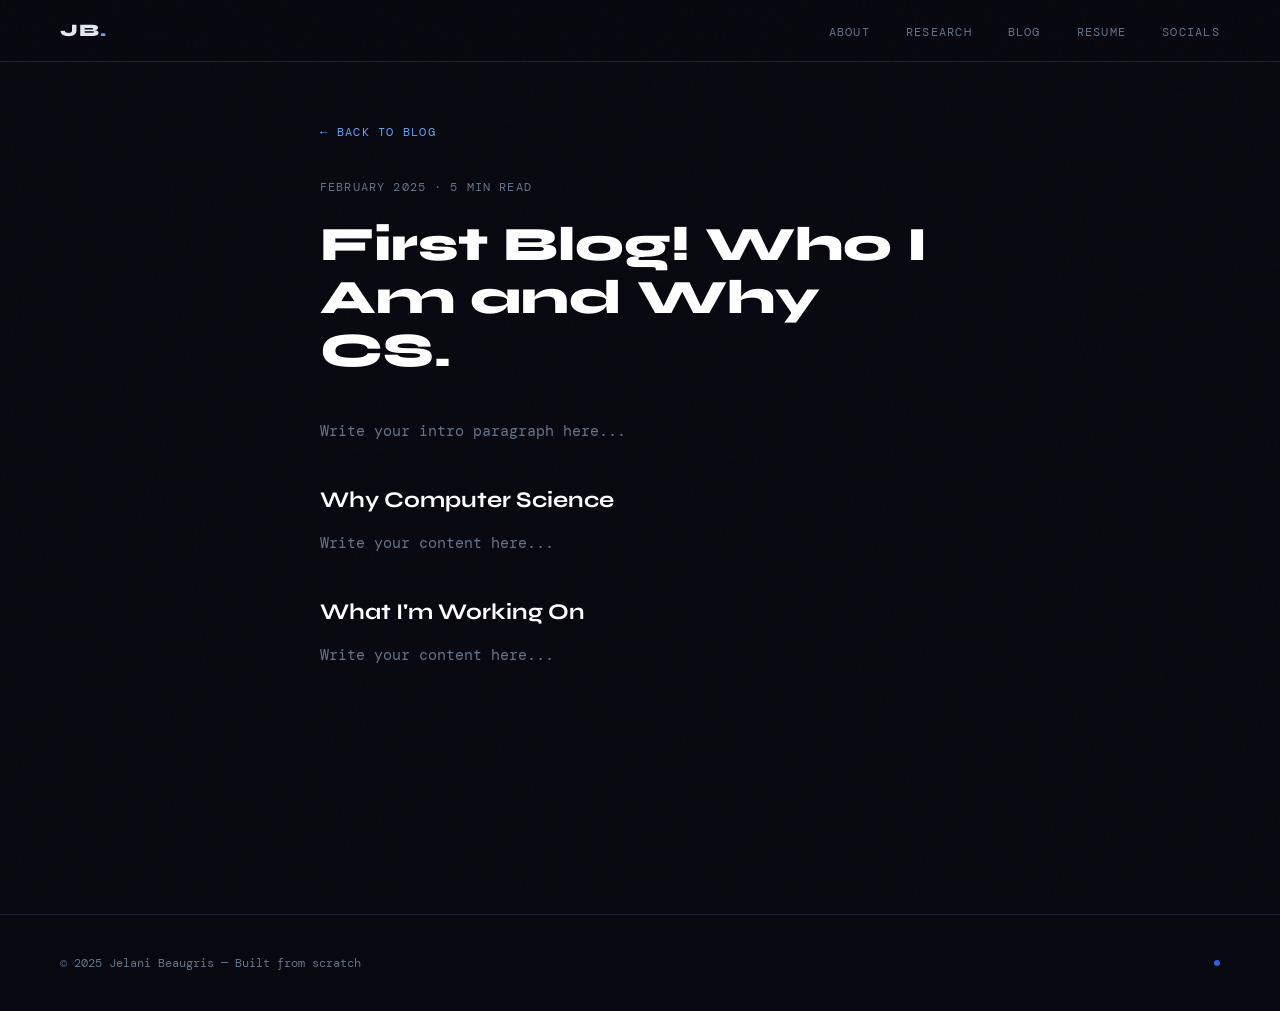
==== blog/post-1.html @ 9d527901 "testing blog function" ====
<!DOCTYPE html>
<html lang="en">
<head>
  <meta charset="UTF-8">
  <meta name="viewport" content="width=device-width, initial-scale=1.0">
  <title>First Blog! | Jelani Beaugris</title>
  <link rel="preconnect" href="https://fonts.googleapis.com">
  <link href="https://fonts.googleapis.com/css2?family=Syne:wght@400;600;700;800&family=DM+Mono:wght@300;400;500&display=swap" rel="stylesheet">
  <link rel="stylesheet" href="../style.css">
  <style>
    .blog-post {
      max-width: 720px;
      margin: 120px auto;
      padding: 0 40px 100px;
    }
    .post-meta {
      font-size: 0.72rem;
      color: var(--muted);
      letter-spacing: 0.1em;
      text-transform: uppercase;
      margin-bottom: 24px;
    }
    .post-title {
      font-family: 'Syne', sans-serif;
      font-weight: 800;
      font-size: clamp(2rem, 5vw, 3rem);
      color: #fff;
      line-height: 1.1;
      margin-bottom: 40px;
    }
    .post-body p {
      font-size: 0.95rem;
      color: var(--muted);
      line-height: 1.9;
      margin-bottom: 24px;
    }
    .post-body h2 {
      font-family: 'Syne', sans-serif;
      font-weight: 700;
      font-size: 1.4rem;
      color: #fff;
      margin: 40px 0 16px;
    }
    .back-link {
      display: inline-block;
      margin-bottom: 40px;
      font-size: 0.78rem;
      color: var(--blue-light);
      text-decoration: none;
      letter-spacing: 0.1em;
      text-transform: uppercase;
    }
    .back-link:hover { color: var(--text); }
  </style>
</head>
<body>

  <nav>
    <a href="../index.html" class="nav-logo">JB<span>.</span></a>
    <ul class="nav-links">
      <li><a href="../index.html#about">About</a></li>
      <li><a href="../index.html#research">Research</a></li>
      <li><a href="../index.html#blog">Blog</a></li>
      <li><a href="../index.html#resume">Resume</a></li>
      <li><a href="../index.html#socials">Socials</a></li>
    </ul>
  </nav>

  <div class="blog-post">
    <a href="../index.html#blog" class="back-link">← Back to Blog</a>
    <div class="post-meta">February 2025 · 5 min read</div>
    <h1 class="post-title">First Blog! Who I Am and Why CS.</h1>

    <div class="post-body">
      <p>Write your intro paragraph here...</p>

      <h2>Why Computer Science</h2>
      <p>Write your content here...</p>

      <h2>What I'm Working On</h2>
      <p>Write your content here...</p>
    </div>
  </div>

  <footer>
    <p>© 2025 Jelani Beaugris — Built from scratch</p>
    <div class="footer-dot"></div>
  </footer>

</body>
</html>
---- style.css ----
:root {
  --black: #080810;
  --deep: #0d0d1a;
  --card: #111120;
  --border: #1e1e35;
  --blue: #2563eb;
  --blue-glow: #3b82f6;
  --blue-light: #60a5fa;
  --cyan: #06b6d4;
  --text: #e2e8f0;
  --muted: #64748b;
  --faint: #1a1a2e;
}

* { box-sizing: border-box; margin: 0; padding: 0; }

html { scroll-behavior: smooth; }

body {
  font-family: 'DM Mono', monospace;
  background-color: var(--black);
  color: var(--text);
  overflow-x: hidden;
}

/* ─── NOISE TEXTURE OVERLAY ─── */
body::before {
  content: '';
  position: fixed;
  inset: 0;
  background-image: url("data:image/svg+xml,%3Csvg viewBox='0 0 256 256' xmlns='http://www.w3.org/2000/svg'%3E%3Cfilter id='noise'%3E%3CfeTurbulence type='fractalNoise' baseFrequency='0.9' numOctaves='4' stitchTiles='stitch'/%3E%3C/filter%3E%3Crect width='100%25' height='100%25' filter='url(%23noise)' opacity='0.03'/%3E%3C/svg%3E");
  pointer-events: none;
  z-index: 1000;
  opacity: 0.4;
}

/* ─── NAVBAR ─── */
nav {
  position: fixed;
  top: 0; left: 0; right: 0;
  z-index: 100;
  display: flex;
  justify-content: space-between;
  align-items: center;
  padding: 20px 60px;
  border-bottom: 1px solid var(--border);
  background: rgba(8, 8, 16, 0.85);
  backdrop-filter: blur(12px);
}

.nav-logo {
  font-family: 'Syne', sans-serif;
  font-weight: 800;
  font-size: 1.1rem;
  letter-spacing: 0.05em;
  color: var(--text);
  text-decoration: none;
}

.nav-logo span { color: var(--blue-light); }

.nav-links {
  display: flex;
  gap: 36px;
  list-style: none;
}

.nav-links a {
  text-decoration: none;
  color: var(--muted);
  font-size: 0.78rem;
  letter-spacing: 0.1em;
  text-transform: uppercase;
  transition: color 0.2s;
}

.nav-links a:hover { color: var(--blue-light); }

/* ─── HERO ─── */
#hero {
  min-height: 100vh;
  display: flex;
  align-items: center;
  padding: 0 60px;
  position: relative;
  overflow: hidden;
  justify-content: space-between;
}

.hero-grid-bg {
  position: absolute;
  inset: 0;
  background-image:
    linear-gradient(var(--border) 1px, transparent 1px),
    linear-gradient(90deg, var(--border) 1px, transparent 1px);
  background-size: 60px 60px;
  opacity: 0.3;
  mask-image: radial-gradient(ellipse 80% 80% at 50% 50%, black 20%, transparent 100%);
}

.hero-glow {
  position: absolute;
  width: 600px;
  height: 600px;
  border-radius: 50%;
  background: radial-gradient(circle, rgba(37,99,235,0.15) 0%, transparent 70%);
  top: 50%;
  left: 40%;
  transform: translate(-50%, -50%);
  pointer-events: none;
}

.hero-content {
  position: relative;
  z-index: 2;
  max-width: 800px;
}

.hero-tag {
  display: inline-block;
  font-size: 0.72rem;
  letter-spacing: 0.2em;
  text-transform: uppercase;
  color: var(--blue-light);
  border: 1px solid var(--blue);
  padding: 4px 14px;
  border-radius: 100px;
  margin-bottom: 28px;
  animation: fadeUp 0.8s ease both;
}

.hero-name {
  font-family: 'Syne', sans-serif;
  font-weight: 800;
  font-size: clamp(3rem, 8vw, 6.5rem);
  line-height: 0.95;
  letter-spacing: -0.02em;
  color: #fff;
  animation: fadeUp 0.8s 0.1s ease both;
}

.hero-image {
  position: relative;
  z-index: 2;
  width: 600px;
  height: 600px;
  flex-shrink: 0;
  margin-right: 60px;
}

.hero-image img {
  width: 100%;
  height: 100%;
  object-fit: cover;
  border-radius: 50%;
  border: 2px solid var(--blue);
  box-shadow: 0 0 40px rgba(37,99,235,0.3);
}

.hero-name .accent { color: var(--blue-light); }

.hero-subtitle {
  margin-top: 28px;
  font-size: 1rem;
  color: var(--muted);
  max-width: 480px;
  line-height: 1.7;
  animation: fadeUp 0.8s 0.2s ease both;
}

.hero-cta {
  margin-top: 44px;
  display: flex;
  gap: 16px;
  animation: fadeUp 0.8s 0.3s ease both;
}

.btn {
  padding: 12px 28px;
  border-radius: 6px;
  font-family: 'DM Mono', monospace;
  font-size: 0.8rem;
  letter-spacing: 0.08em;
  text-transform: uppercase;
  cursor: pointer;
  text-decoration: none;
  transition: all 0.2s;
}

.btn-primary {
  background: var(--blue);
  color: #fff;
  border: 1px solid var(--blue);
}

.btn-primary:hover {
  background: var(--blue-glow);
  box-shadow: 0 0 24px rgba(59,130,246,0.4);
}

.btn-ghost {
  background: transparent;
  color: var(--text);
  border: 1px solid var(--border);
}

.btn-ghost:hover {
  border-color: var(--blue-light);
  color: var(--blue-light);
}

/* ─── SECTION BASE ─── */
section {
  padding: 100px 60px;
  position: relative;
}

.section-label {
  font-size: 0.72rem;
  letter-spacing: 0.2em;
  text-transform: uppercase;
  color: var(--blue-light);
  margin-bottom: 12px;
}

.section-title {
  font-family: 'Syne', sans-serif;
  font-weight: 800;
  font-size: clamp(2rem, 4vw, 3rem);
  color: #fff;
  margin-bottom: 60px;
  line-height: 1.1;
}

.divider {
  width: 100%;
  height: 1px;
  background: var(--border);
}

/* ─── ABOUT ─── */
#about {
  display: grid;
  grid-template-columns: 1fr 1fr;
  gap: 80px;
  align-items: center;
  max-width: 1200px;
  margin: 0 auto;
  padding: 120px 60px;
}

.about-visual {
  position: relative;
}

.about-photo-frame {
  width: 100%;
  aspect-ratio: 4/5;
  border-radius: 12px;
  overflow: hidden;
  border: 1px solid var(--border);
  position: relative;
  background: var(--card);
}

.about-photo-frame img {
  width: 100%;
  height: 100%;
  object-fit: cover;
  opacity: 0.85;
}

.about-photo-placeholder {
  width: 100%;
  height: 100%;
  display: flex;
  flex-direction: column;
  align-items: center;
  justify-content: center;
  color: var(--muted);
  font-size: 0.75rem;
  letter-spacing: 0.1em;
  gap: 12px;
  background: linear-gradient(135deg, var(--card) 0%, var(--faint) 100%);
}

.about-photo-placeholder svg {
  width: 48px;
  opacity: 0.3;
}

.about-corner {
  position: absolute;
  bottom: -16px;
  right: -16px;
  width: 120px;
  height: 120px;
  border: 2px solid var(--blue);
  border-radius: 8px;
  z-index: -1;
  opacity: 0.4;
}

.about-stats {
  display: grid;
  grid-template-columns: 1fr 1fr;
  gap: 12px;
  margin-top: 24px;
}

.stat-box {
  background: var(--card);
  border: 1px solid var(--border);
  border-radius: 8px;
  padding: 16px;
  text-align: center;
}

.stat-number {
  font-family: 'Syne', sans-serif;
  font-weight: 800;
  font-size: 1.8rem;
  color: var(--blue-light);
}

.stat-label {
  font-size: 0.7rem;
  color: var(--muted);
  text-transform: uppercase;
  letter-spacing: 0.1em;
  margin-top: 2px;
}

.about-text p {
  color: var(--muted);
  line-height: 1.9;
  font-size: 0.9rem;
  margin-bottom: 20px;
}

.about-text p strong {
  color: var(--text);
}

/* ─── RESEARCH / PROJECTS ─── */
#research {
  max-width: 1200px;
  margin: 0 auto;
}

.projects-grid {
  display: grid;
  grid-template-columns: repeat(auto-fill, minmax(340px, 1fr));
  gap: 20px;
}

.project-card {
  background: var(--card);
  border: 1px solid var(--border);
  border-radius: 12px;
  padding: 32px;
  position: relative;
  overflow: hidden;
  transition: border-color 0.3s, transform 0.3s;
  cursor: pointer;
  text-decoration: none;
  display: block;
  color: inherit;
}

.project-card::before {
  content: '';
  position: absolute;
  top: 0; left: 0; right: 0;
  height: 2px;
  background: linear-gradient(90deg, var(--blue), var(--cyan));
  opacity: 0;
  transition: opacity 0.3s;
}

.project-card:hover {
  border-color: var(--blue);
  transform: translateY(-4px);
}

.project-card:hover::before { opacity: 1; }

.project-tag {
  font-size: 0.68rem;
  letter-spacing: 0.15em;
  text-transform: uppercase;
  color: var(--cyan);
  margin-bottom: 12px;
}

.project-title {
  font-family: 'Syne', sans-serif;
  font-weight: 700;
  font-size: 1.15rem;
  color: #fff;
  margin-bottom: 12px;
  line-height: 1.3;
}

.project-desc {
  font-size: 0.82rem;
  color: var(--muted);
  line-height: 1.7;
  margin-bottom: 24px;
}

.project-footer {
  display: flex;
  justify-content: space-between;
  align-items: center;
}

.project-chips {
  display: flex;
  gap: 6px;
  flex-wrap: wrap;
}

.chip {
  font-size: 0.65rem;
  padding: 3px 10px;
  border-radius: 100px;
  border: 1px solid var(--border);
  color: var(--muted);
  letter-spacing: 0.05em;
}

.arrow-link {
  font-size: 0.75rem;
  color: var(--blue-light);
  text-decoration: none;
  letter-spacing: 0.05em;
  transition: gap 0.2s;
}

.arrow-link:hover::after { content: ' →'; }

/* ─── BLOG ─── */
#blog {
  max-width: 1200px;
  margin: 0 auto;
}

.blog-grid {
  display: grid;
  grid-template-columns: repeat(auto-fill, minmax(320px, 1fr));
  gap: 20px;
}

.blog-card {
  background: var(--card);
  border: 1px solid var(--border);
  border-radius: 12px;
  overflow: hidden;
  transition: border-color 0.3s, transform 0.3s;
  text-decoration: none;
  color: inherit;
  display: block;
}

.blog-card:hover {
  border-color: var(--blue);
  transform: translateY(-4px);
}

.blog-img {
  width: 100%;
  height: 180px;
  object-fit: cover;
  background: linear-gradient(135deg, var(--faint), var(--deep));
  display: flex;
  align-items: center;
  justify-content: center;
  color: var(--border);
  font-size: 0.7rem;
  letter-spacing: 0.1em;
}

.blog-body {
  padding: 24px;
}

.blog-meta {
  font-size: 0.68rem;
  color: var(--muted);
  letter-spacing: 0.1em;
  text-transform: uppercase;
  margin-bottom: 10px;
}

.blog-title {
  font-family: 'Syne', sans-serif;
  font-weight: 700;
  font-size: 1.05rem;
  color: #fff;
  margin-bottom: 10px;
  line-height: 1.4;
}

.blog-excerpt {
  font-size: 0.8rem;
  color: var(--muted);
  line-height: 1.6;
}

.blog-note {
  margin-top: 40px;
  padding: 20px 28px;
  background: var(--faint);
  border: 1px solid var(--border);
  border-left: 3px solid var(--blue);
  border-radius: 8px;
  font-size: 0.82rem;
  color: var(--muted);
  line-height: 1.7;
}

.blog-note strong { color: var(--blue-light); }

/* ─── RESUME ─── */
#resume {
  max-width: 800px;
  margin: 0 auto;
}

.resume-section { margin-bottom: 48px; }

.resume-section-title {
  font-size: 0.72rem;
  letter-spacing: 0.2em;
  text-transform: uppercase;
  color: var(--blue-light);
  border-bottom: 1px solid var(--border);
  padding-bottom: 10px;
  margin-bottom: 24px;
}

.resume-entry {
  display: grid;
  grid-template-columns: 1fr auto;
  gap: 8px;
  margin-bottom: 28px;
}

.resume-role {
  font-family: 'Syne', sans-serif;
  font-weight: 700;
  font-size: 1rem;
  color: #fff;
}

.resume-place {
  font-size: 0.82rem;
  color: var(--blue-light);
  margin-top: 2px;
}

.resume-date {
  font-size: 0.75rem;
  color: var(--muted);
  text-align: right;
  letter-spacing: 0.05em;
}

.resume-bullets {
  margin-top: 10px;
  padding-left: 16px;
  grid-column: 1 / -1;
}

.resume-bullets li {
  font-size: 0.82rem;
  color: var(--muted);
  line-height: 1.8;
  margin-bottom: 4px;
}

.resume-download {
  display: inline-flex;
  align-items: center;
  gap: 10px;
  margin-top: 40px;
}

/* ─── SOCIALS ─── */
#socials {
  max-width: 800px;
  margin: 0 auto;
}

.socials-grid {
  display: grid;
  grid-template-columns: repeat(auto-fill, minmax(220px, 1fr));
  gap: 16px;
}

.social-card {
  display: flex;
  align-items: center;
  gap: 16px;
  background: var(--card);
  border: 1px solid var(--border);
  border-radius: 10px;
  padding: 20px 24px;
  text-decoration: none;
  color: inherit;
  transition: border-color 0.3s, transform 0.3s;
}

.social-card:hover {
  border-color: var(--blue);
  transform: translateY(-3px);
}

.social-icon {
  width: 40px;
  height: 40px;
  border-radius: 8px;
  background: var(--faint);
  border: 1px solid var(--border);
  display: flex;
  align-items: center;
  justify-content: center;
  flex-shrink: 0;
}

.social-icon svg {
  width: 18px;
  height: 18px;
  fill: var(--blue-light);
}

.social-name {
  font-family: 'Syne', sans-serif;
  font-weight: 600;
  font-size: 0.9rem;
  color: #fff;
}

.social-handle {
  font-size: 0.72rem;
  color: var(--muted);
  margin-top: 2px;
}

/* ─── FOOTER ─── */
footer {
  border-top: 1px solid var(--border);
  padding: 40px 60px;
  display: flex;
  justify-content: space-between;
  align-items: center;
}

footer p {
  font-size: 0.75rem;
  color: var(--muted);
}

.footer-dot {
  width: 6px;
  height: 6px;
  border-radius: 50%;
  background: var(--blue);
  animation: pulse 2s infinite;
}

@keyframes pulse {
  0%, 100% { opacity: 1; box-shadow: 0 0 0 0 rgba(37,99,235,0.4); }
  50% { opacity: 0.7; box-shadow: 0 0 0 6px rgba(37,99,235,0); }
}

@keyframes fadeUp {
  from { opacity: 0; transform: translateY(24px); }
  to { opacity: 1; transform: translateY(0); }
}

/* ─── RESPONSIVE ─── */
@media (max-width: 768px) {
  /* NAV */
  nav { padding: 16px 24px; }
  .nav-links { display: none; }

  /* HERO */
  #hero {
    flex-direction: column;
    justify-content: center;
    align-items: flex-start;
    padding: 100px 24px 60px;
    gap: 40px;
  }

  .hero-name {
    font-size: clamp(2.5rem, 12vw, 4rem);
  }

  .hero-subtitle {
    font-size: 0.85rem;
  }

  .hero-image {
    width: 260px;
    height: 260px;
    margin-right: 0;
    align-self: center;
  }

  /* ABOUT */
  #about {
    grid-template-columns: 1fr;
    padding: 80px 24px;
    gap: 48px;
  }

  /* SECTIONS */
  section { padding: 80px 24px; }

  /* PROJECTS & BLOG */
  .projects-grid {
    grid-template-columns: 1fr;
  }

  .blog-grid {
    grid-template-columns: 1fr;
  }

  /* SOCIALS */
  .socials-grid {
    grid-template-columns: 1fr;
  }

  /* RESUME */
  .resume-entry {
    grid-template-columns: 1fr;
  }

  .resume-date {
    text-align: left;
  }

  /* FOOTER */
  footer {
    padding: 32px 24px;
    flex-direction: column;
    gap: 16px;
    text-align: center;
  }
}
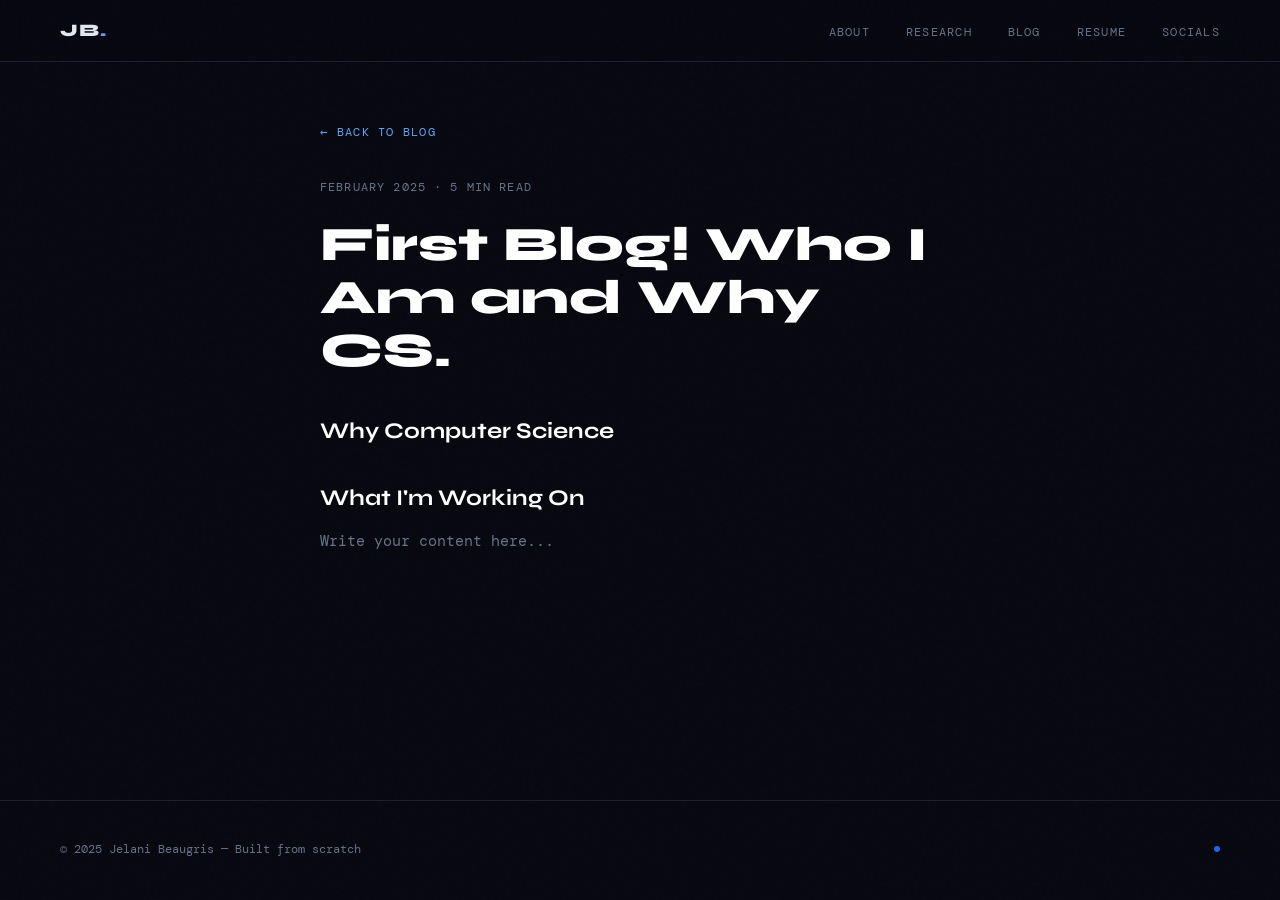
==== commit 0d5b4f9c: "slight update" ====
--- a/blog/post-1.html
+++ b/blog/post-1.html
@@ -72,10 +72,10 @@
     <h1 class="post-title">First Blog! Who I Am and Why CS.</h1>
 
     <div class="post-body">
-      <p>Write your intro paragraph here...</p>
+      <p></p>
 
       <h2>Why Computer Science</h2>
-      <p>Write your content here...</p>
+      <p></p>
 
       <h2>What I'm Working On</h2>
       <p>Write your content here...</p>
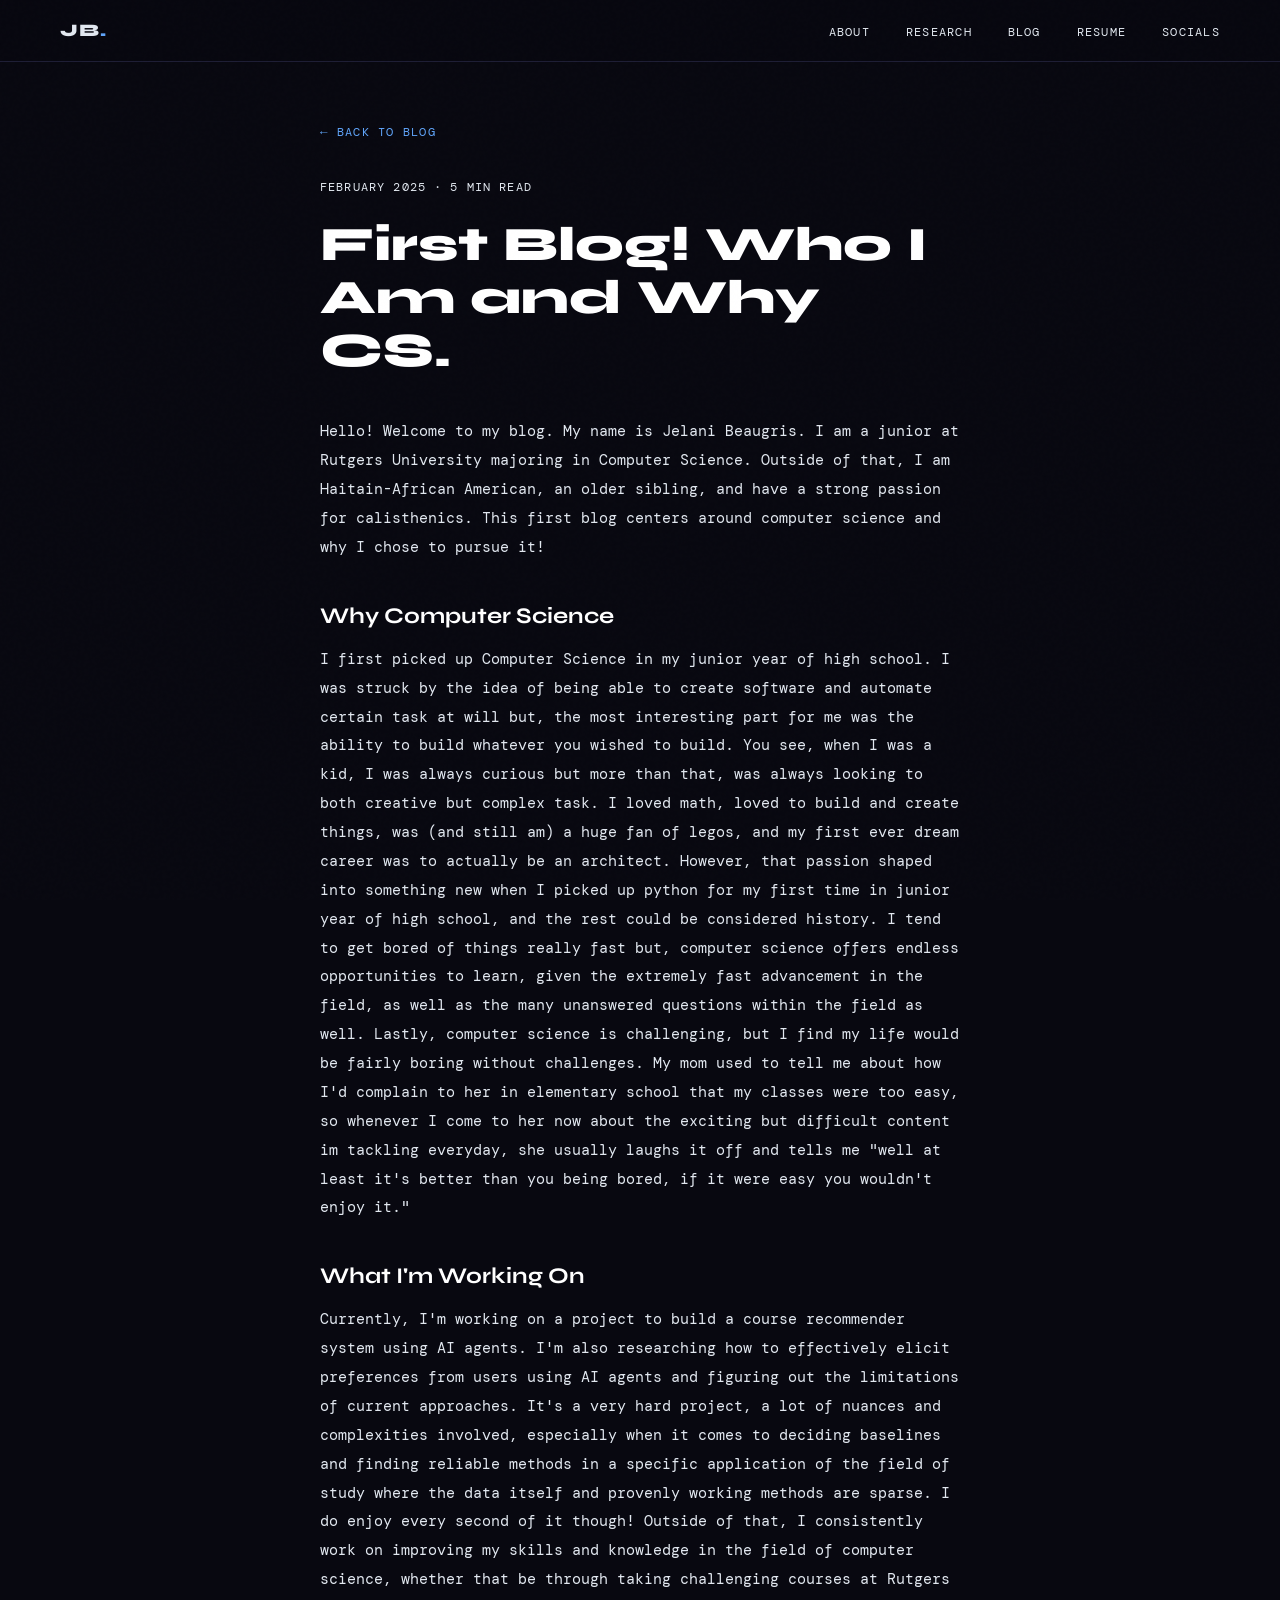
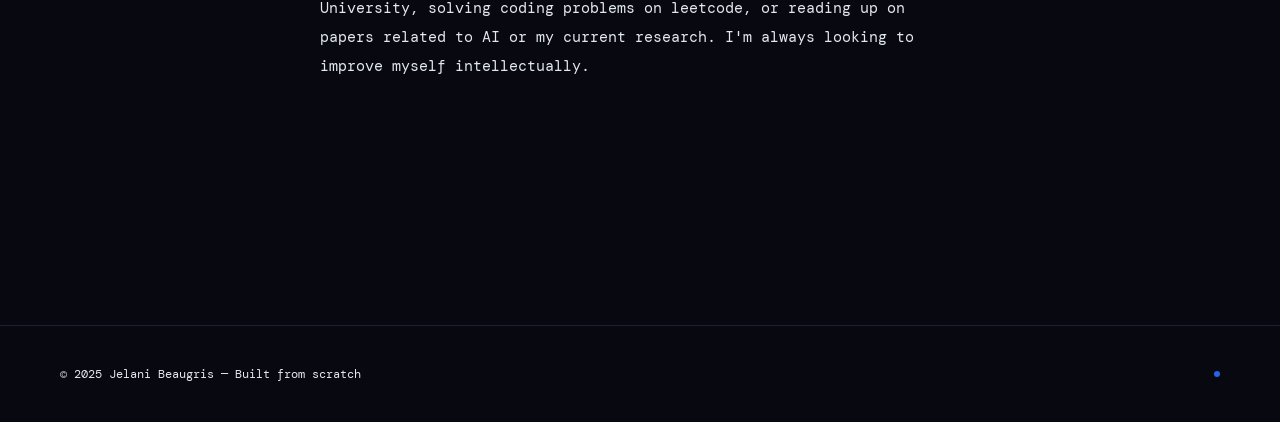
==== commit 4d819802: "Added blog functionality" ====
--- a/blog/post-1.html
+++ b/blog/post-1.html
@@ -72,13 +72,13 @@
     <h1 class="post-title">First Blog! Who I Am and Why CS.</h1>
 
     <div class="post-body">
-      <p></p>
+      <p>Hello! Welcome to my blog. My name is Jelani Beaugris. I am a junior at Rutgers University majoring in Computer Science. Outside of that, I am Haitain-African American, an older sibling, and have a strong passion for calisthenics. This first blog centers around computer science and why I chose to pursue it! </p>
 
       <h2>Why Computer Science</h2>
-      <p></p>
+      <p>I first picked up Computer Science in my junior year of high school. I was struck by the idea of being able to create software and automate certain task at will but, the most interesting part for me was the ability to build whatever you wished to build. You see, when I was a kid, I was always curious but more than that, was always looking to both creative but complex task. I loved math, loved to build and create things, was (and still am) a huge fan of legos, and my first ever dream career was to actually be an architect. However, that passion shaped into something new when I picked up python for my first time in junior year of high school, and the rest could be considered history. I tend to get bored of things really fast but, computer science offers endless opportunities to learn, given the extremely fast advancement in the field, as well as the many unanswered questions within the field as well. Lastly, computer science is challenging, but I find my life would be fairly boring without challenges. My mom used to tell me about how I'd complain to her in elementary school that my classes were too easy, so whenever I come to her now about the exciting but difficult content im tackling everyday, she usually laughs it off and tells me "well at least it's better than you being bored, if it were easy you wouldn't enjoy it." </p>
 
       <h2>What I'm Working On</h2>
-      <p>Write your content here...</p>
+      <p>Currently, I'm working on a project to build a course recommender system using AI agents. I'm also researching how to effectively elicit preferences from users using AI agents and figuring out the limitations of current approaches. It's a very hard project, a lot of nuances and complexities involved, especially when it comes to deciding baselines and finding reliable methods in a specific application of the field of study where the data itself and provenly working methods are sparse. I do enjoy every second of it though! Outside of that, I consistently work on improving my skills and knowledge in the field of computer science, whether that be through taking challenging courses at Rutgers University, solving coding problems on leetcode, or reading up on papers related to AI or my current research. I'm always looking to improve myself intellectually. </p>
     </div>
   </div>
 
--- a/style.css
+++ b/style.css
@@ -8,7 +8,7 @@
   --blue-light: #60a5fa;
   --cyan: #06b6d4;
   --text: #e2e8f0;
-  --muted: #64748b;
+  --muted: ##cbd5e1;
   --faint: #1a1a2e;
 }
 
@@ -670,6 +670,45 @@
   animation: pulse 2s infinite;
 }
 
+/* Card structure */
+.full-cover-card {
+  position: relative;
+  min-height: 280px; 
+  display: flex;
+  align-items: flex-end; 
+  padding: 0; 
+  overflow: hidden; 
+  border-radius: 12px; /* Keeps your rounded corners */
+}
+
+/* The image (bright by default) */
+.cover-image {
+  position: absolute;
+  top: 0; 
+  left: 0;
+  width: 100%; 
+  height: 100%;
+  object-fit: cover; 
+  z-index: 1;
+  /* This makes the dimming effect smooth instead of instant */
+  transition: filter 0.3s ease; 
+}
+
+/* THE HOVER EFFECT: Dims the image to 30% brightness when the mouse is over the card */
+.full-cover-card:hover .cover-image {
+  filter: brightness(0.3); 
+}
+
+/* The text on top */
+.cover-text {
+  position: relative;
+  z-index: 2;
+  width: 100%;
+  padding: 24px;
+  /* Pro-tip: A slight drop shadow on the text ensures you can still read it a little bit BEFORE you hover! */
+  text-shadow: 0 2px 4px rgba(0, 0, 0, 0.8);
+}
+
 @keyframes pulse {
   0%, 100% { opacity: 1; box-shadow: 0 0 0 0 rgba(37,99,235,0.4); }
   50% { opacity: 0.7; box-shadow: 0 0 0 6px rgba(37,99,235,0); }
@@ -709,6 +748,7 @@
     margin-right: 0;
     align-self: center;
   }
+  
 
   /* ABOUT */
   #about {
